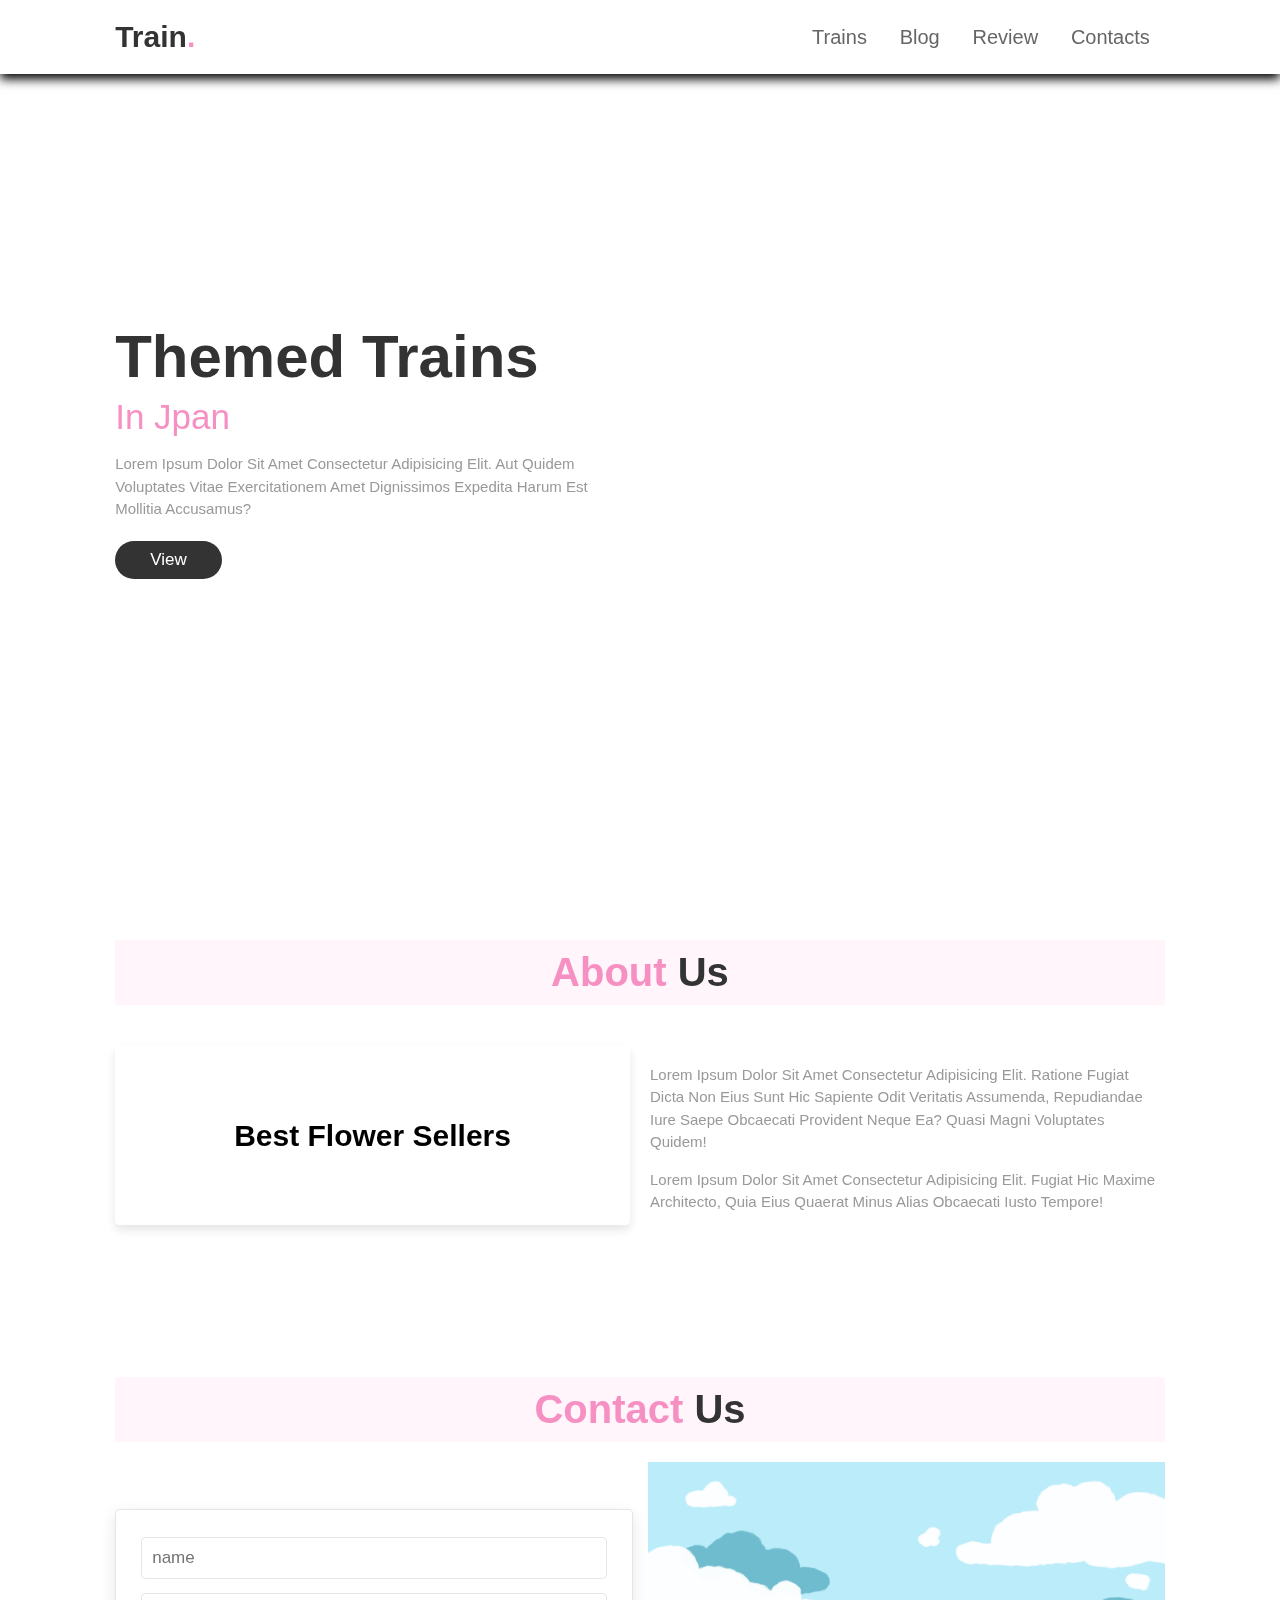
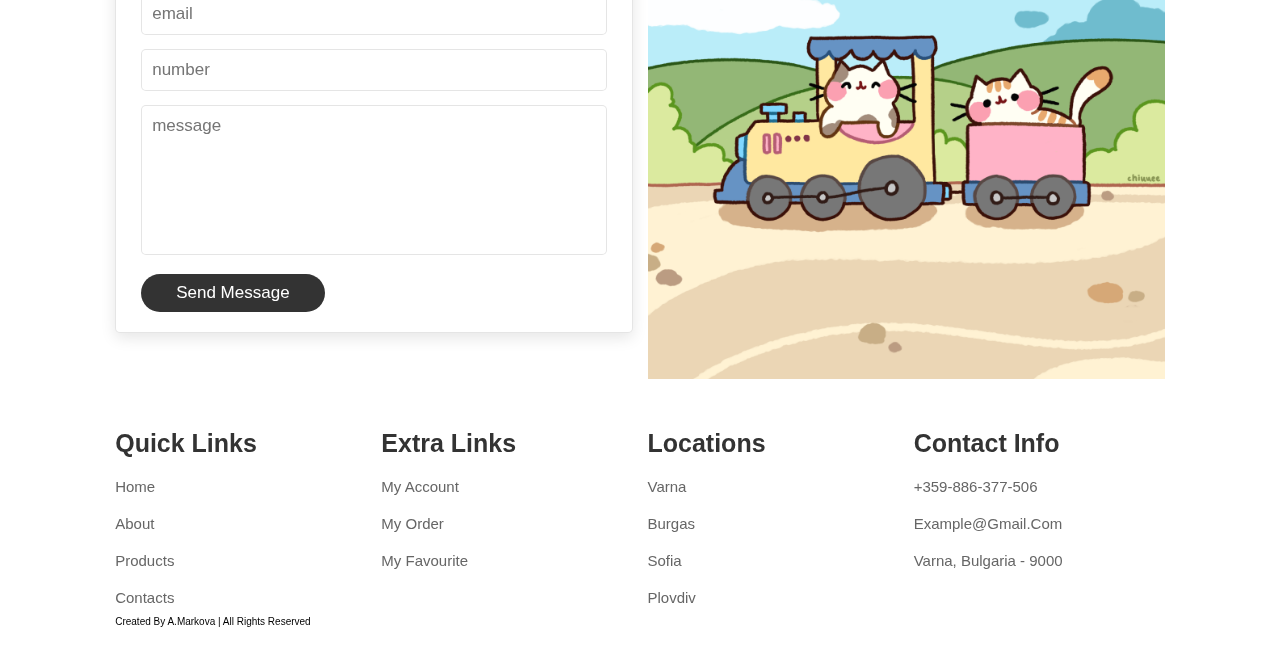
==== index.html @ 25938d35 "1" ====
<!DOCTYPE html>
<html lang="eng">

<head>
    <meta charset="UTF-8">
    <meta http-equiv="X-UA-Compatible" content="IE=edge">
    <meta name="viewport" content="width=device-width, initial-scale=1.0">
    <title>trains</title>

    <!--font link -->
    <link rel="stylesheet" href="https://cdnjs.cloudflare.com/ajax/libs/font-awesome/6.6.0/css/all.min.css">

    <!--css link-->
    <link rel="stylesheet" href="style.css">
</head>
<body>

<!--header start-->
<header>

<input type="checkbox" name="" id="toggler">
<label for="toggler" class="fa fa-bars"></label>

<a href="index.html" class="logo">Train<span>.</span></a>

<nav class="navbar">
    
    <a href="trains.html">Trains</a>
    <a href="blog.html">Blog</a>
    <a href="review.html">Review</a>
    <a href="contacts.html">Contacts</a>
</nav>



</header>
<!--header end-->

<!--home section start-->
<section class="home" id="home">

    <div class="content">
        <h3>Themed Trains</h3>
        <span>in Jpan</span>
        <p>Lorem ipsum dolor sit amet consectetur adipisicing elit. Aut quidem voluptates vitae exercitationem amet dignissimos expedita harum est mollitia accusamus?</p>
        <a href="trains.html" class="btn">view</a>
    </div>

</section>


<!--home section end-->


<!--about section start-->

    <section class="about" id="about">

        <h1 class="heading"><span> about </span> us </h1>

        <div class="row">
            <div class="video-container">
                <video src="pictures/1104861_1080p_Calm_1280x720.mp4" autoplay muted loop></video>
                <h3>best flower sellers</h3>
            </div>
            <div class="content">
                
                <p>Lorem ipsum dolor sit amet consectetur adipisicing elit. Ratione fugiat dicta non eius sunt hic sapiente odit veritatis assumenda, repudiandae iure saepe obcaecati provident neque ea? Quasi magni voluptates quidem!</p>
                <p>
                    Lorem ipsum dolor sit amet consectetur adipisicing elit. Fugiat hic maxime architecto, quia eius quaerat minus alias obcaecati iusto tempore!
                </p>
                
            </div>
        </div>

    </section>

<!--about section end-->

<!--icon section start-->

    <!-- <section class="icons-container">
        <div class="icons">
            <img src="pictures/icons8-trolley-64.png" alt="">
            <div class="info">
                <h3>free delivery</h3>
                <span>on all orders</span>
            </div>
        </div>

        <div class="icons">
            <img src="pictures/icons8-money-bag-64 (1).png" alt="">
            <div class="info">
                <h3>10 day returns</h3>
                <span>money guarantee</span>
            </div>
        </div>

        <div class="icons">
            <img src="pictures/icons8-gift-card-64.png" alt="">
            <div class="info">
                <h3>offer & gifts</h3>
                <span>on all orders</span>
            </div>
        </div>

        <div class="icons">
            <img src="pictures/icons8-credit-cards-64.png" alt="">
            <div class="info">
                <h3>secure payments</h3>
                <span>protected by paypall</span>
            </div>
        </div>
    </section> -->

<!--icon section end-->

<!--product section start-->

    <!-- <section class="products" id="products">
        <h1 class="heading"> latest <span>products</span> </h1>

        <div class="box-container">
            
            <div class="box">
                <span class="discount">-10%</span>
                <div class="image">
                    <img src="pictures/ff8b4188e297210466af204866393f33.jpg" alt="">
                    <div class="icons">
                        <a href="#" class="fas fa-heart"></a>
                        <a href="#" class="cart-btn">add to cart</a>
                        <a href="#" class="fas fa-share"></a>
                    </div>
                </div>
                <div class="content">
                    <h3>flower pot</h3>
                    <div class="prise"> $12.99 <span>$15.99</span></div>
                </div>
            </div>

            <div class="box">
                <span class="discount">-15%</span>
                <div class="image">
                    <img src="pictures/0b28d3116e439ccb402a255eb095f291.jpg" alt="">
                    <div class="icons">
                        <a href="#" class="fas fa-heart"></a>
                        <a href="#" class="cart-btn">add to cart</a>
                        <a href="#" class="fas fa-share"></a>
                    </div>
                </div>
                <div class="content">
                    <h3>flower pot</h3>
                    <div class="prise"> $12.99 <span>$15.99</span></div>
                </div>
            </div>

            <div class="box">
                <span class="discount">-5%</span>
                <div class="image">
                    <img src="pictures/2d7318265520c4dc11b00edea7e7a8c1.jpg" alt="">
                    <div class="icons">
                        <a href="#" class="fas fa-heart"></a>
                        <a href="#" class="cart-btn">add to cart</a>
                        <a href="#" class="fas fa-share"></a>
                    </div>
                </div>
                <div class="content">
                    <h3>flower pot</h3>
                    <div class="prise"> $12.99 <span>$15.99</span></div>
                </div>
            </div>

            <div class="box">
                <span class="discount">-20%</span>
                <div class="image">
                    <img src="pictures/3e44fe589d84965c3772fa978e9e4519.jpg" alt="">
                    <div class="icons">
                        <a href="#" class="fas fa-heart"></a>
                        <a href="#" class="cart-btn">add to cart</a>
                        <a href="#" class="fas fa-share"></a>
                    </div>
                </div>
                <div class="content">
                    <h3>flower pot</h3>
                    <div class="prise"> $12.99 <span>$15.99</span></div>
                </div>
            </div>

            <div class="box">
                <span class="discount">-17%</span>
                <div class="image">
                    <img src="pictures/7bb17d6d2329072e9acfb774732696e2.jpg" alt="">
                    <div class="icons">
                        <a href="#" class="fas fa-heart"></a>
                        <a href="#" class="cart-btn">add to cart</a>
                        <a href="#" class="fas fa-share"></a>
                    </div>
                </div>
                <div class="content">
                    <h3>flower pot</h3>
                    <div class="prise"> $12.99 <span>$15.99</span></div>
                </div>
            </div>

            <div class="box">
                <span class="discount">-3%</span>
                <div class="image">
                    <img src="pictures/11c2e03e77769b08f5ee8777f4bff417.jpg" alt="">
                    <div class="icons">
                        <a href="#" class="fas fa-heart"></a>
                        <a href="#" class="cart-btn">add to cart</a>
                        <a href="#" class="fas fa-share"></a>
                    </div>
                </div>
                <div class="content">
                    <h3>flower pot</h3>
                    <div class="prise"> $12.99 <span>$15.99</span></div>
                </div>
            </div>


            <div class="box">
                <span class="discount">-18%</span>
                <div class="image">
                    <img src="pictures/c92e8d3d409efed92ad1d2f3edb54252.jpg" alt="">
                    <div class="icons">
                        <a href="#" class="fas fa-heart"></a>
                        <a href="#" class="cart-btn">add to cart</a>
                        <a href="#" class="fas fa-share"></a>
                    </div>
                </div>
                <div class="content">
                    <h3>flower pot</h3>
                    <div class="prise"> $12.99 <span>$15.99</span></div>
                </div>
            </div>

            <div class="box">
                <span class="discount">-10%</span>
                <div class="image">
                    <img src="pictures/c92e8d3d409efed92ad1d2f3edb54252.jpg" alt="">
                    <div class="icons">
                        <a href="#" class="fas fa-heart"></a>
                        <a href="#" class="cart-btn">add to cart</a>
                        <a href="#" class="fas fa-share"></a>
                    </div>
                </div>
                <div class="content">
                    <h3>flower pot</h3>
                    <div class="prise"> $12.99 <span>$15.99</span></div>
                </div>
            </div>

        </div>

    </section> -->

<!--product section end-->

<!--review section-->
<!--murzi me-->

<!--contact section starts-->

<section class="contact" id="contact">

    <h1 class="heading"> <span> contact </span> us </h1>

    <div class="row">

        <form action="">
            <input type="text" placeholder="name" class="box">
            <input type="email" placeholder="email" class="box">
            <input type="number" placeholder="number" class="box">
            <textarea name="" class="box" placeholder="message" id=""></textarea>
            <input type="submit" value="send message" class="btn">           
        </form>

            <div class="image">
                <img src="pictures/tumblr_a1e219147e14d8cc840f6d0550ac4225_0da1df2f_1280.png" alt="">
            </div>

    </div>

</section>

<!--contact section ends-->

<!--footer section start-->

    <section class="footer">

        <div class="box-container">

            <div class="box">
                <h3>quick links</h3>
                <a href="#">home</a>
                <a href="#">about</a>
                <a href="#">products</a>
                <a href="#">contacts</a>
            </div>

            <div class="box">
                <h3>extra links</h3>
                <a href="#">my account</a>
                <a href="#">my order</a>
                <a href="#">my favourite</a>
            </div>

            <div class="box">
                <h3>locations</h3>
                <a href="#">Varna</a>
                <a href="#">Burgas</a>
                <a href="#">Sofia</a>
                <a href="#">Plovdiv</a>
            </div>

            <div class="box">
                <h3>contact info</h3>
                <a href="#">+359-886-377-506</a>
                <a href="#">example@gmail.com</a>
                <a href="#">Varna, Bulgaria - 9000</a>
            </div>

        </div>

        <div class="cerdit">created by A.Markova <span>| all rights reserved</span></div>

    </section>

<!--footer section end-->



</body>

</html>
---- style.css ----
:root{
    --pink:#f790c2; 
}


*{
    margin: 0; padding: 0;
    box-sizing: border-box;
    font-family: Verdana, Geneva, Tahoma, sans-serif;
    outline: none; border: none;
    text-decoration: none;
    text-transform: capitalize;
    transition: .2s linear; 
}

html{
    font-size: 62.5%;
    scroll-behavior: smooth;
    scroll-padding-top: 6rem;
    overflow-x: hidden;

}


section{
    padding: 2rem 9%;
}

.heading{
    text-align: center;
    font-size: 4rem;
    color: #333;
    padding: 1rem;
    margin: 2rem 0;
    background: rgba(255, 51, 153, .05);
}


.heading span{
    color: var(--pink);
}

.btn{
    display: inline-block;
    margin-top: 1rem;
    border-radius: 5rem;
    background: #333;
    color: #fff;
    padding: .9rem 3.5rem;
    cursor: pointer;
    font-size: 1.7rem;
}

.btn:hover{
    background: var(--pink);
}


header{
    position: fixed;
    top: 0; left: 0; right: 0;
    background:#fff;
    padding: 2rem 9%;
    display: flex;
    align-items: center;
    justify-content: space-between;
    z-index: 1000;
    box-shadow: 0 .5rem 1rem rgba(0,0,0,1);
    
}

header .logo{
    font-size: 3rem;
    color: #333;
    font-weight: bolder;
}

header .logo span{
    color: var(--pink);

}

header .navbar a{
    font-size: 2rem;
    padding: 0 1.5rem;
    color: #666;

}

header .navbar a:hover{
    color: var(--pink);

}

header .icons a{
    font-size: 2.5rem;
    color: #333;
    margin-left: 1.5rem;

}

header .icon a:hover{
    color: var(--pink);
}

header #toggler{
    display: none;
}

header .fa-bars{
    font-size: 3rem;
    color: #333;
    border-radius: .5rem;
    padding: .5rem 1,5rem;
    cursor: pointer;
    border: .1rem solid rgba(0,0,0,.3);
    display: none;
}


.home{
    display: flex;
    align-items: center;
    min-height: 100vh;
    background: url(pictures/tulips-bouquet-gift.jpg) no-repeat;
    background-size: cover;
    background-position: center;

}

.home .content{
    max-width: 50rem;
}

.home .content h3{
    font-size: 6rem;
    color: #333;
}

.home .content span{
    font-size: 3.5rem;
    color: var(--pink);
    padding: 1rem 0;
    line-height: 1.5;
}

.home .content p{
    font-size: 1.5rem;
    color: #999;
    padding: 1rem 0;
    line-height: 1.5;
}

.about .row{
    display: flex;
    align-items: center;
    gap: 2rem;
    flex-wrap: wrap;
    padding: 2rem 0;
    padding-bottom: 3rem;

}

.about .row .video-container{
    flex: 1 1 40rem;
    position: relative;
}

.about .row .video-container video{
    width: 100%;
    border: 1.5rem solid #fff;
    border-radius: 	.5rem;
    box-shadow: 0 .5rem 1rem rgba(0,0,0,.1);
    height: 100%;
    object-fit: cover;

}

.about .row .video-container h3{
    position: absolute;
    top: 50%; transform: translateY(-50%);
    font-size: 3rem;
    background: #fff;
    width:100%;
    padding:1rem 2rem;
    text-align: center;
    mix-blend-mode: screen;
}

.about .row .content{
    flex: 1 1 40rem;
}

.about .row .content h3{
    font-size: 3rem;
    color: #333;
}

.about .row .content p{
    font-size: 1.5rem;
    color: #999;
    padding: .5rem 0;
    padding-top: 1rem;
    line-height: 1.5;
}

.icons-container{
    background:#eee;
    display: flex;
    flex-wrap: wrap;
    gap: 1.5rem;
    padding-top: 5rem;
    padding-bottom: 5rem;
}

.icons-container .icons{
    background: #fff;
    border: .1rem solid rgba(0,0,0,.1);
    padding: 2rem;
    display: flex;
    align-items: center;
    flex: 1 1 25rem;
}

.icons-container .icon img{
    height: 5rem;
    margin-right: 2rem;
}

.icons-container .icon h3{
    color: #333;
    padding-bottom: .5rem;
    font-size: 1.5rem;
}

.icons-container .icon span{
    color: #555;
    font-size: 1.3rem;
}

.products .heading{
    padding-top: 8rem;
}
.products .box-container{
    display: flex;
    flex-wrap: wrap;
    gap: 1.5rem;
    
}

.products .box-container .box{
    flex: 1 1 30rem;
    box-shadow: 0 .5rem 1.5rem rgba(0,0,0,.1);
    border-radius: .5rem;
    border: .1rem solid rgba(0,0,0,.1);
    position: relative; 
}

.products .box-container .box .discount{
    position:absolute;
    top:1rem; left:1rem;
    padding:.7rem 1rem;
    font-size: 2rem;
    color: var(--pink);
    background: rgba(255, 51, 153,.05);
    z-index: 1;
    border-radius: .5rem;
}

.products .box-container .box .image{
    position: relative;
    text-align: center;
    padding-top: 2rem;
    overflow: hidden;

}

.products .box-container .box .image img{
    height: 25rem;    
}

.products .box-container .box:hover .image img{
    transform: scale(1.1);   
}

.products .box-container .box .image .icons{
    position: absolute;
    bottom:-7rem; left:0; right:0;
    display: flex;
}

.products .box-container .box:hover .image .icons{
    bottom: 0;
}

.products .box-container .box:hover .image .icons a{
    height: 5rem;
    line-height: 5rem;
    font-size: 2rem;
    width: 50%;
    background: var(--pink);
    color: #fff;

}

.products .box-container .box:hover .image .icons .cart-btn{
    border-left: .1rem solid #fff7;
    border-right: .1rem solid #fff7;
    width: 100%;
}

.products .box-container .box:hover .image .icons a:hover{
    background:#333;
}

.products .box-container .box .content{
    padding:2rem;
    text-align: center;

}

.products .box-container .box .content h3{
    font-size: 2.5rem;
    color: #333;
}

.products .box-container .box .content .prise{
    font-size: 2.5rem;
    color: var(--pink);
    font-weight: bolder;
    padding-top: 1rem;
}

.products .box-container .box .content .prise span{
    font-size: 1.5rem;
    color: #999;
    font-weight: lighter;
    text-decoration: line-through;
}

.contact .heading{
    margin-top: 8rem;
}

.contact .row{
    display: flex;
    flex-wrap: wrap-reverse;
    gap: 1.5rem;
    align-items: center;
}

.contact .row form{
    flex: 1 1 40rem;
    padding: 2rem 2.5rem;
    box-shadow: 0 .5rem 1.5rem  rgba(0,0,0,.1);
    border: .1rem solid rgba(0,0,0,.1);
    background: #fff;
    border-radius: .5rem;
}

.contact .row .image{
    flex: 1 1 40rem;
}

.contact .row .image img{
    width: 100%; 
}

.contact .row form .box{
    padding: 1rem;
    font-size: 1.7rem;
    color: #333;
    text-transform: none;
    border: .1rem solid rgba(0,0,0,.1);
    border-radius: .5rem;
    margin: .7rem 0;
    width: 100%;
}

.contact .row form .box:focus{
    border-color:  var(--pink);
}

.contact .row form textarea{
    height: 15rem;
    resize: none;
}

.footer .box-container{
    display: flex;
    flex-wrap: wrap;
    gap: 1.5rem;

}

.footer .box-container .box{
    flex: 1 1 25rem;   
}

.footer .box-container .box h3{
    color: #333;
    font-size: 2.5rem;   
    padding: 1rem 0;
}

.footer .box-container .box a{
    display: block;
    color: #666;
    font-size: 1.5rem;   
    padding: 1rem 0;
}

.footer .box-container .box a:hover{
    color: var(--pink);
    text-decoration: underline;
}

.footer .credit{
    text-align: center;
    padding: 1.5rem;
    margin-top: 1.5rem;
    padding-top: 2.5rem;
    font-size: 2rem;
    color: #333;
    border-top: .1rem solid rbga(0,0,0,.1);
}

.footer .credit span{
    color: var(--pink);
}



/*hellokittyshinkansen*/
.hk{
    display: flex;
    align-items: center;
    min-height: 100vh;
    background: url(pictures/180630_キティ新幹線2（新倉敷）2400x1600-1.jpg) no-repeat;
    background-size: cover;
    background-position: center;

}

.hk .content{
    background-color: #ffffffa6;
    padding: 2rem;
    border-radius: 2rem ;
    max-width: 50rem;
}

.hk .content h3{
    font-size: 6rem;
    color: #333;
}

.hk .content span{
    font-size: 3.5rem;
    color: var(--pink);
    padding: 1rem 0;
    line-height: 1.5;
}

.hk .content p{
    font-size: 1.8rem;
    color: #333;
    padding: 1rem 0;
    line-height: 1.5;
}

/*about trains*/

.trains .row{
    display: flex;
    align-items: center;
    gap: 2rem;
    flex-wrap: wrap;
    padding: 2rem 0;
    padding-bottom: 3rem;

}

.trains .row .slideshow-container{
    flex: 1 1 40rem;
    position: relative;
}






.trains .row .content{
    flex: 1 1 40rem;
}

.trains .row .content h3{
    font-size: 3rem;
    color: #333;
}

.trains .row .content p{
    font-size: 1.5rem;
    color: #999;
    padding: .5rem 0;
    padding-top: 1rem;
    line-height: 1.5;
}



* {box-sizing: border-box}
.mySlides1, .mySlides2, .mySlides3 {display: none}
img {vertical-align: middle;}

/* Slideshow container */
.slideshow-container {
    max-width: 1000px;
    position: relative;
    margin: auto;
  }
  
  
  
  /* Next & previous buttons */
  .prev, .next {
    cursor: pointer;
    position: absolute;
    top: 50%;
    width: auto;
    margin-top: -3.1rem;
    padding: 2rem;
    color:#333;
    font-weight: bold;
    font-size: 1.8rem;
    transition: 0.6s ease;
    border-radius: 0 0.3rem 0.3rem 0;
    user-select: none;
  }
  
  /* Position the "next button" to the right */
  .next {
    right: 0;
    border-radius: 0.3rem 0 0 0.3rem;
  }
  
  /* On hover, add a black background color with a little bit see-through */
  .prev:hover, .next:hover {
    background-color: var(--pink);
  }
  
  /* Caption text */
  .text {
    position: absolute;
    top: 50%; transform: translateY(-50%);
    font-size: 3rem;
    background: #ffffffbe;
    width:100%;
    padding:1rem 2rem;
    text-align: center;
    mix-blend-mode: screen;
  }

  /*.text1 {
    flex: 1 1 40rem;
    color: #f2f2f2;
    font-size: 15px;
    padding: 8px 12px;
    position: absolute;
    bottom: 8px;
    width: 100%;
    text-align: center;
  }*/

  /* Number text (1/3 etc) */
  .numbertext {
    color: #f2f2f2;
    font-size: 1.2rem;
    padding: 0.8rem 1.2rem;
    position: absolute;
    top: 0;
    background-color: var(--pink);
    border-radius: 0 0.5rem 0.5rem 0;
  }
  

  
  /* Fading animation */
  .fade {
    animation-name: fade;
    animation-duration: 1.5s;
  }
  
  @keyframes fade {
    from {opacity: .4}
    to {opacity: 1}
  }

























/*media queries*/
@media (max-width:991px){
    
    html{
        font-size: 55%;
           
    }

    header{
        padding: 2rem;
    }

    section{
        padding: 2rem;
    }
    .home{
        background-position:left;
    }
}

@media (max-width:768px){

    header .fa-bars{
        display: block;
    }

    header .navbar{
        position: absolute;
        top: 100%; left: 0; right: 0;
        background: #eee;
        border-top: .1rem solid rgba(0,0,0,.1);
        clip-path: polygon(0 0, 100% 0, 100% 0, 0 0);
    }

    header #toggler:checked ~ .navbar{
        clip-path: polygon(0 0, 100% 0, 100% 100%, 0 100%);
    }

    header .navbar a{
        margin: 1.5rem;
        padding: 1.5rem;
        background: #fff;
        border: .1rem solid rgba(0,0,0,.1);
        display: block;
    }

    .home .content h3{
        font-size: 5rem;
    }

    .home .content span{
        font-size: 2.5rem;
    }

    .icons-container .icon h3{
        font-size: 2rem;
    }
    
    .icons-container .icon span{
        font-size: 1.7rem;
    }

}

@media (max-width:450px){
    
    html{
        font-size: 50%;
           
    }

    .heading{
        font-size: 3rem;
        
    }

}
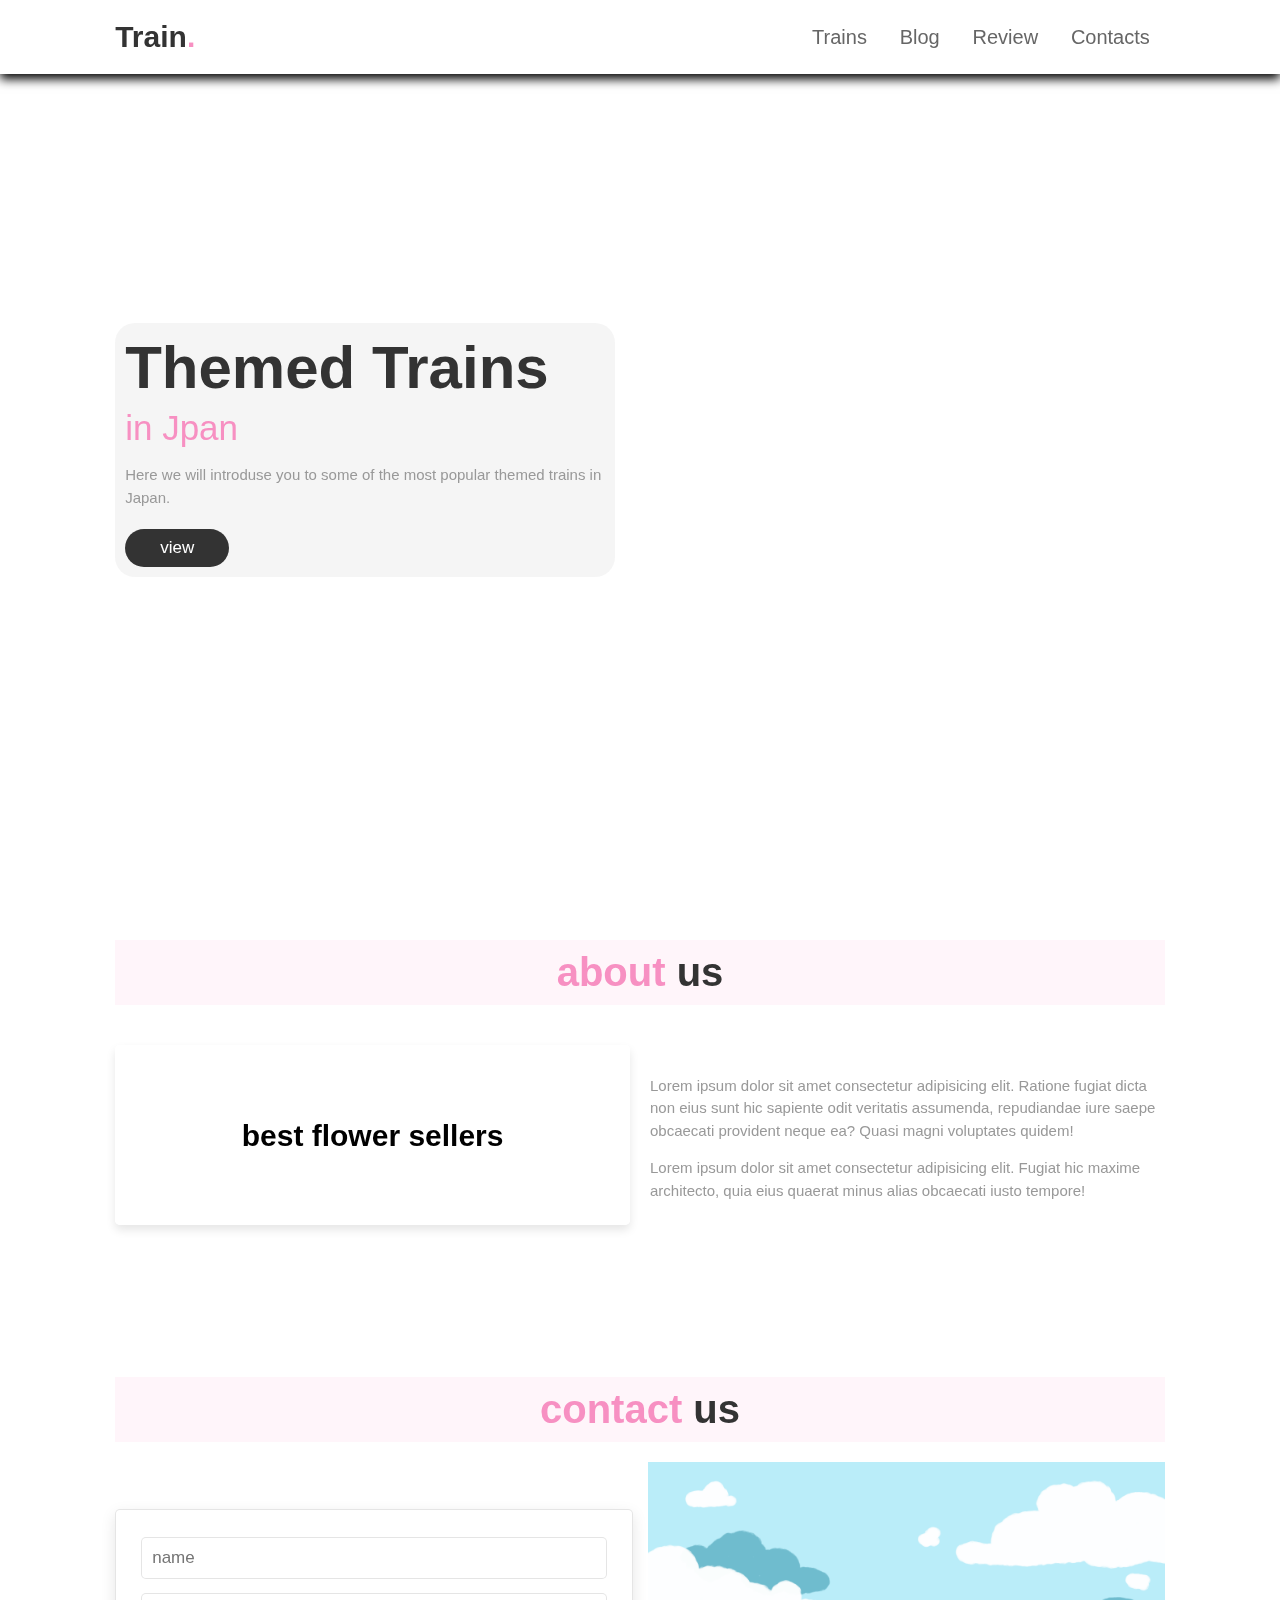
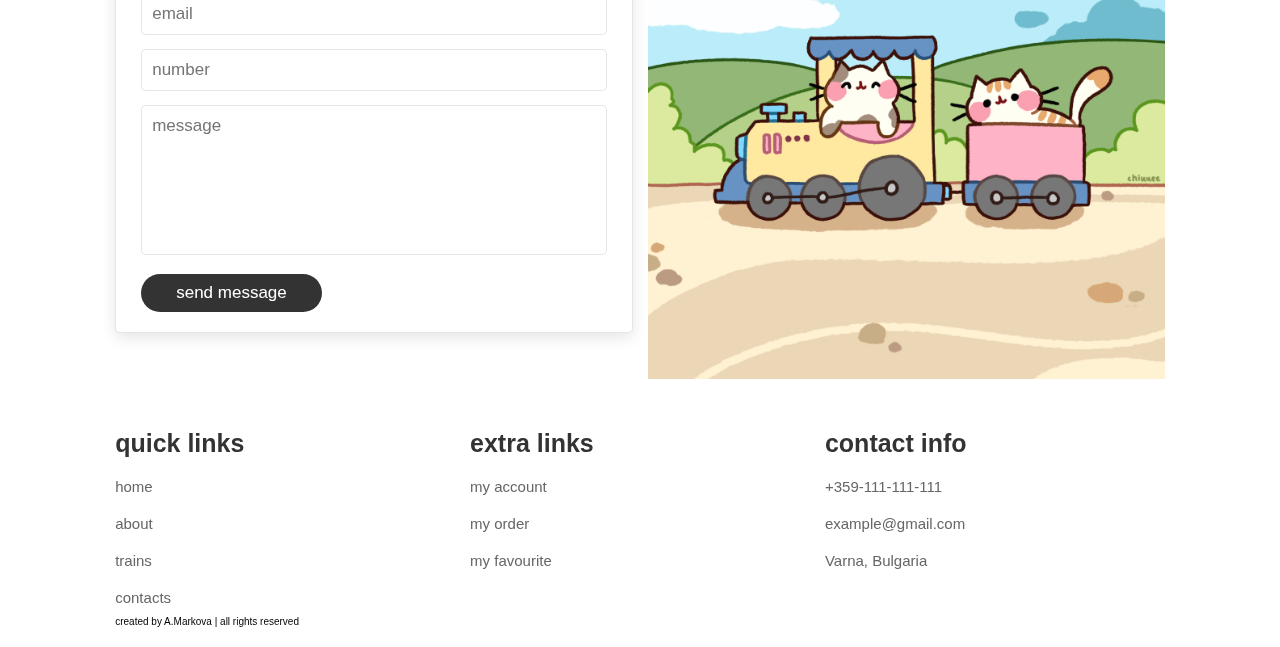
==== commit 37ddd216: "2" ====
--- a/index.html
+++ b/index.html
@@ -42,7 +42,7 @@
     <div class="content">
         <h3>Themed Trains</h3>
         <span>in Jpan</span>
-        <p>Lorem ipsum dolor sit amet consectetur adipisicing elit. Aut quidem voluptates vitae exercitationem amet dignissimos expedita harum est mollitia accusamus?</p>
+        <p>Here we will introduse you to some of the most popular themed trains in Japan. </p>
         <a href="trains.html" class="btn">view</a>
     </div>
 
@@ -76,189 +76,6 @@
     </section>
 
 <!--about section end-->
-
-<!--icon section start-->
-
-    <!-- <section class="icons-container">
-        <div class="icons">
-            <img src="pictures/icons8-trolley-64.png" alt="">
-            <div class="info">
-                <h3>free delivery</h3>
-                <span>on all orders</span>
-            </div>
-        </div>
-
-        <div class="icons">
-            <img src="pictures/icons8-money-bag-64 (1).png" alt="">
-            <div class="info">
-                <h3>10 day returns</h3>
-                <span>money guarantee</span>
-            </div>
-        </div>
-
-        <div class="icons">
-            <img src="pictures/icons8-gift-card-64.png" alt="">
-            <div class="info">
-                <h3>offer & gifts</h3>
-                <span>on all orders</span>
-            </div>
-        </div>
-
-        <div class="icons">
-            <img src="pictures/icons8-credit-cards-64.png" alt="">
-            <div class="info">
-                <h3>secure payments</h3>
-                <span>protected by paypall</span>
-            </div>
-        </div>
-    </section> -->
-
-<!--icon section end-->
-
-<!--product section start-->
-
-    <!-- <section class="products" id="products">
-        <h1 class="heading"> latest <span>products</span> </h1>
-
-        <div class="box-container">
-            
-            <div class="box">
-                <span class="discount">-10%</span>
-                <div class="image">
-                    <img src="pictures/ff8b4188e297210466af204866393f33.jpg" alt="">
-                    <div class="icons">
-                        <a href="#" class="fas fa-heart"></a>
-                        <a href="#" class="cart-btn">add to cart</a>
-                        <a href="#" class="fas fa-share"></a>
-                    </div>
-                </div>
-                <div class="content">
-                    <h3>flower pot</h3>
-                    <div class="prise"> $12.99 <span>$15.99</span></div>
-                </div>
-            </div>
-
-            <div class="box">
-                <span class="discount">-15%</span>
-                <div class="image">
-                    <img src="pictures/0b28d3116e439ccb402a255eb095f291.jpg" alt="">
-                    <div class="icons">
-                        <a href="#" class="fas fa-heart"></a>
-                        <a href="#" class="cart-btn">add to cart</a>
-                        <a href="#" class="fas fa-share"></a>
-                    </div>
-                </div>
-                <div class="content">
-                    <h3>flower pot</h3>
-                    <div class="prise"> $12.99 <span>$15.99</span></div>
-                </div>
-            </div>
-
-            <div class="box">
-                <span class="discount">-5%</span>
-                <div class="image">
-                    <img src="pictures/2d7318265520c4dc11b00edea7e7a8c1.jpg" alt="">
-                    <div class="icons">
-                        <a href="#" class="fas fa-heart"></a>
-                        <a href="#" class="cart-btn">add to cart</a>
-                        <a href="#" class="fas fa-share"></a>
-                    </div>
-                </div>
-                <div class="content">
-                    <h3>flower pot</h3>
-                    <div class="prise"> $12.99 <span>$15.99</span></div>
-                </div>
-            </div>
-
-            <div class="box">
-                <span class="discount">-20%</span>
-                <div class="image">
-                    <img src="pictures/3e44fe589d84965c3772fa978e9e4519.jpg" alt="">
-                    <div class="icons">
-                        <a href="#" class="fas fa-heart"></a>
-                        <a href="#" class="cart-btn">add to cart</a>
-                        <a href="#" class="fas fa-share"></a>
-                    </div>
-                </div>
-                <div class="content">
-                    <h3>flower pot</h3>
-                    <div class="prise"> $12.99 <span>$15.99</span></div>
-                </div>
-            </div>
-
-            <div class="box">
-                <span class="discount">-17%</span>
-                <div class="image">
-                    <img src="pictures/7bb17d6d2329072e9acfb774732696e2.jpg" alt="">
-                    <div class="icons">
-                        <a href="#" class="fas fa-heart"></a>
-                        <a href="#" class="cart-btn">add to cart</a>
-                        <a href="#" class="fas fa-share"></a>
-                    </div>
-                </div>
-                <div class="content">
-                    <h3>flower pot</h3>
-                    <div class="prise"> $12.99 <span>$15.99</span></div>
-                </div>
-            </div>
-
-            <div class="box">
-                <span class="discount">-3%</span>
-                <div class="image">
-                    <img src="pictures/11c2e03e77769b08f5ee8777f4bff417.jpg" alt="">
-                    <div class="icons">
-                        <a href="#" class="fas fa-heart"></a>
-                        <a href="#" class="cart-btn">add to cart</a>
-                        <a href="#" class="fas fa-share"></a>
-                    </div>
-                </div>
-                <div class="content">
-                    <h3>flower pot</h3>
-                    <div class="prise"> $12.99 <span>$15.99</span></div>
-                </div>
-            </div>
-
-
-            <div class="box">
-                <span class="discount">-18%</span>
-                <div class="image">
-                    <img src="pictures/c92e8d3d409efed92ad1d2f3edb54252.jpg" alt="">
-                    <div class="icons">
-                        <a href="#" class="fas fa-heart"></a>
-                        <a href="#" class="cart-btn">add to cart</a>
-                        <a href="#" class="fas fa-share"></a>
-                    </div>
-                </div>
-                <div class="content">
-                    <h3>flower pot</h3>
-                    <div class="prise"> $12.99 <span>$15.99</span></div>
-                </div>
-            </div>
-
-            <div class="box">
-                <span class="discount">-10%</span>
-                <div class="image">
-                    <img src="pictures/c92e8d3d409efed92ad1d2f3edb54252.jpg" alt="">
-                    <div class="icons">
-                        <a href="#" class="fas fa-heart"></a>
-                        <a href="#" class="cart-btn">add to cart</a>
-                        <a href="#" class="fas fa-share"></a>
-                    </div>
-                </div>
-                <div class="content">
-                    <h3>flower pot</h3>
-                    <div class="prise"> $12.99 <span>$15.99</span></div>
-                </div>
-            </div>
-
-        </div>
-
-    </section> -->
-
-<!--product section end-->
-
-<!--review section-->
-<!--murzi me-->
 
 <!--contact section starts-->
 
@@ -296,8 +113,8 @@
                 <h3>quick links</h3>
                 <a href="#">home</a>
                 <a href="#">about</a>
-                <a href="#">products</a>
-                <a href="#">contacts</a>
+                <a href="trains.html">trains</a>
+                <a href="contacts.html">contacts</a>
             </div>
 
             <div class="box">
@@ -308,18 +125,10 @@
             </div>
 
             <div class="box">
-                <h3>locations</h3>
-                <a href="#">Varna</a>
-                <a href="#">Burgas</a>
-                <a href="#">Sofia</a>
-                <a href="#">Plovdiv</a>
-            </div>
-
-            <div class="box">
                 <h3>contact info</h3>
-                <a href="#">+359-886-377-506</a>
+                <a href="#">+359-111-111-111</a>
                 <a href="#">example@gmail.com</a>
-                <a href="#">Varna, Bulgaria - 9000</a>
+                <a href="#">Varna, Bulgaria</a>
             </div>
 
         </div>
--- a/style.css
+++ b/style.css
@@ -1,6 +1,10 @@
 :root{
     --pink:#f790c2; 
 }
+::selection {
+    background: #ffbcdc;
+    color: #333;
+  }
 
 
 *{
@@ -9,7 +13,6 @@
     font-family: Verdana, Geneva, Tahoma, sans-serif;
     outline: none; border: none;
     text-decoration: none;
-    text-transform: capitalize;
     transition: .2s linear; 
 }
 
@@ -130,6 +133,9 @@
 
 .home .content{
     max-width: 50rem;
+    background-color:#f2f2f2c7;
+    padding: 1rem;
+    border-radius: 2rem;
 }
 
 .home .content h3{
@@ -467,6 +473,44 @@
     padding: 1rem 0;
     line-height: 1.5;
 }
+
+/*sanrioPularoidExpress*/
+.snr{
+    display: flex;
+    align-items: center;
+    min-height: 100vh;
+    background: url(pictures/88b0352714713daf9555374ab0ae0681.jpg) no-repeat;
+    background-size: cover;
+    background-position: center;
+
+}
+
+.snr .content{
+    background-color: #ffffffa6;
+    padding: 2rem;
+    border-radius: 2rem ;
+    max-width: 50rem;
+}
+
+.snr .content h3{
+    font-size: 6rem;
+    color: #333;
+}
+
+.snr .content span{
+    font-size: 3.5rem;
+    color: var(--pink);
+    padding: 1rem 0;
+    line-height: 1.5;
+}
+
+.snr .content p{
+    font-size: 1.8rem;
+    color: #333;
+    padding: 1rem 0;
+    line-height: 1.5;
+}
+
 
 /*about trains*/
 
@@ -552,9 +596,9 @@
   /* Caption text */
   .text {
     position: absolute;
-    top: 50%; transform: translateY(-50%);
+    top: 80%; transform: translateY(-50%);
     font-size: 3rem;
-    background: #ffffffbe;
+    background: #ffffffa9;
     width:100%;
     padding:1rem 2rem;
     text-align: center;
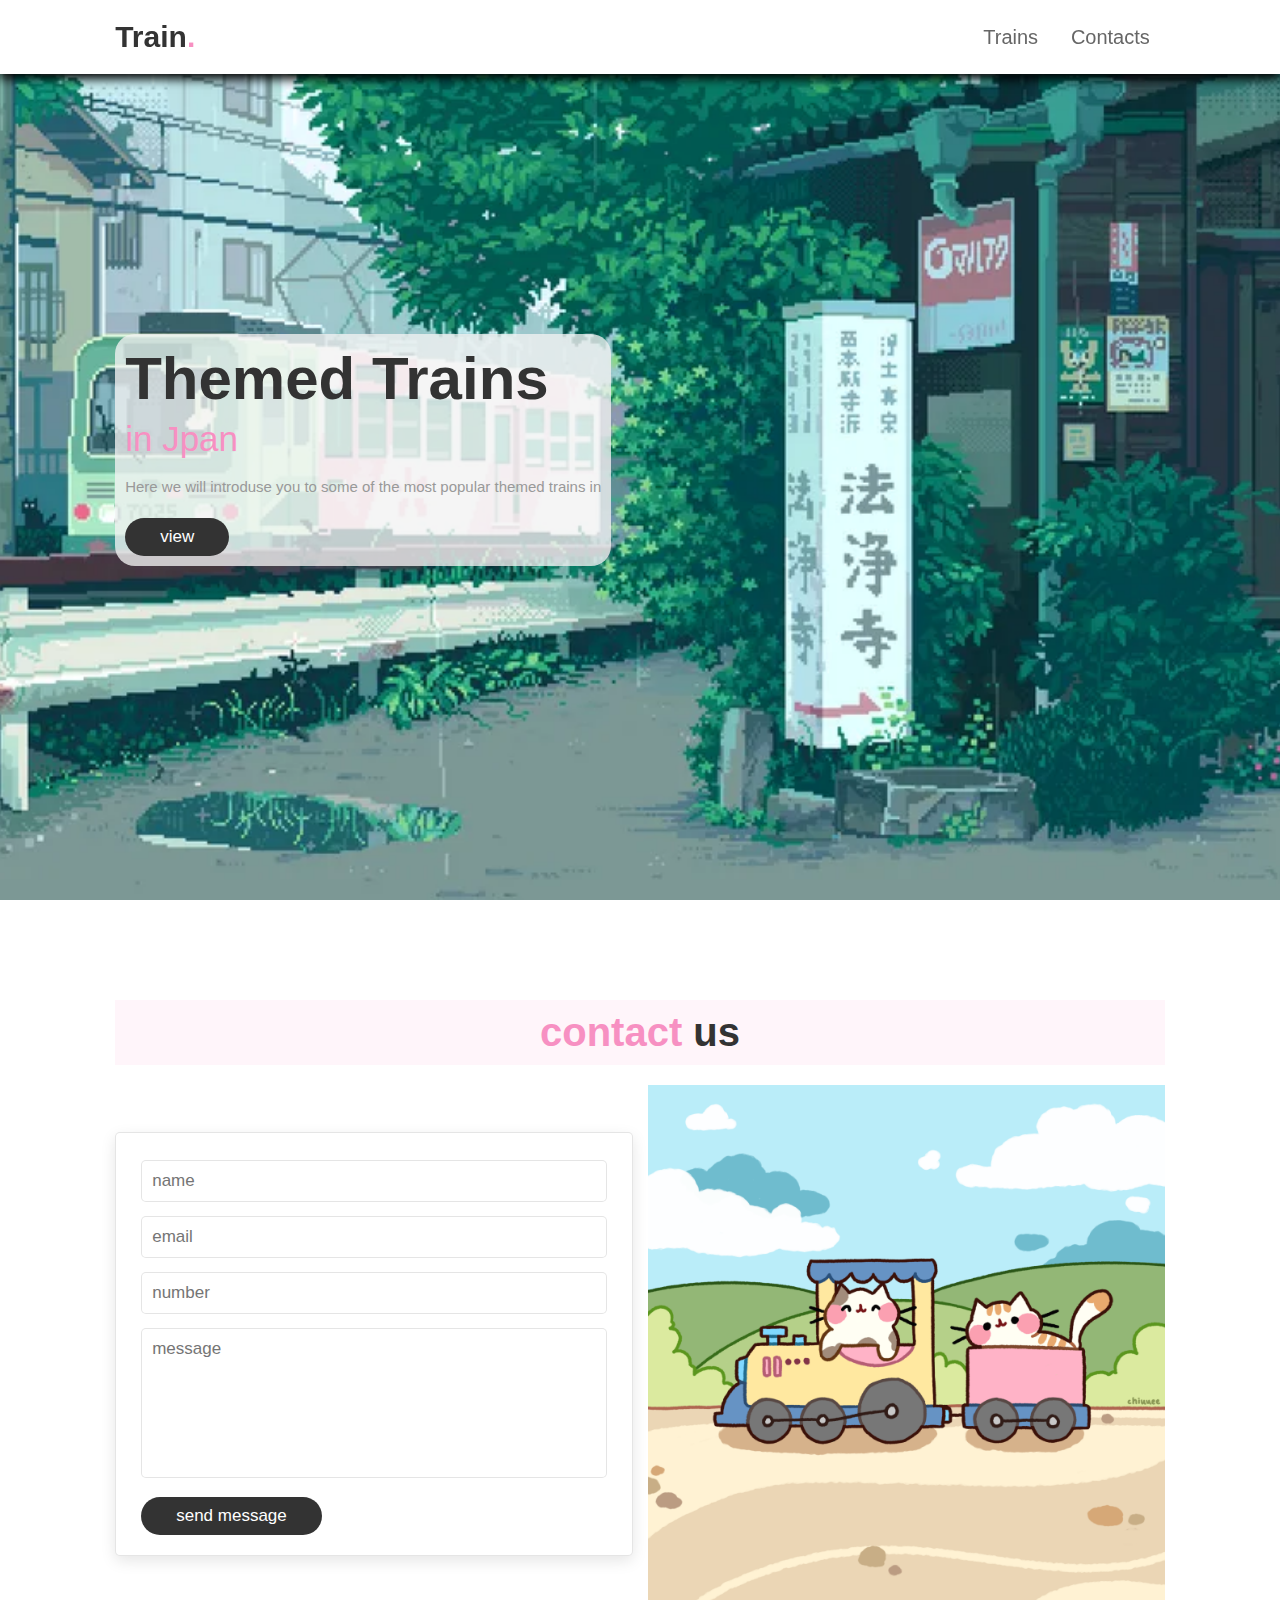
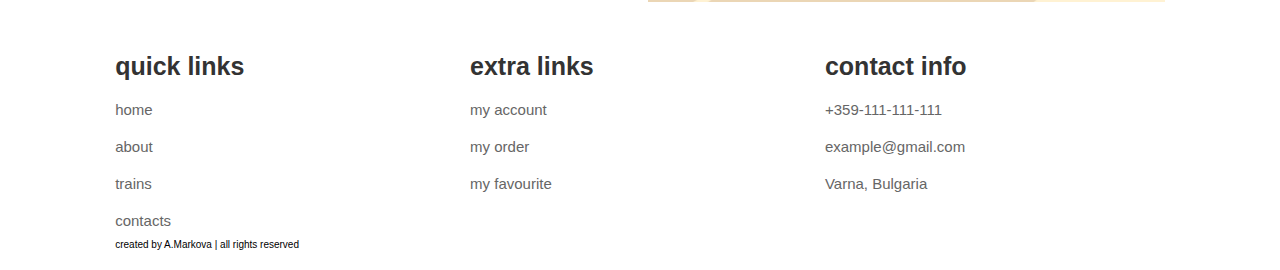
==== commit a7d45fce: "4" ====
--- a/index.html
+++ b/index.html
@@ -26,8 +26,6 @@
 <nav class="navbar">
     
     <a href="trains.html">Trains</a>
-    <a href="blog.html">Blog</a>
-    <a href="review.html">Review</a>
     <a href="contacts.html">Contacts</a>
 </nav>
 
@@ -42,7 +40,7 @@
     <div class="content">
         <h3>Themed Trains</h3>
         <span>in Jpan</span>
-        <p>Here we will introduse you to some of the most popular themed trains in Japan. </p>
+        <p>Here we will introduse you to some of the most popular themed trains in </p>
         <a href="trains.html" class="btn">view</a>
     </div>
 
@@ -54,7 +52,7 @@
 
 <!--about section start-->
 
-    <section class="about" id="about">
+    <!-- <section class="about" id="about">
 
         <h1 class="heading"><span> about </span> us </h1>
 
@@ -73,7 +71,7 @@
             </div>
         </div>
 
-    </section>
+    </section> -->
 
 <!--about section end-->
 
--- a/style.css
+++ b/style.css
@@ -5,6 +5,21 @@
     background: #ffbcdc;
     color: #333;
   }
+
+  body::-webkit-scrollbar {
+    width: 1.2rem;               
+  }
+  
+  body::-webkit-scrollbar-track {
+    background:#eeeeeec4 ;        
+  }
+  
+  body::-webkit-scrollbar-thumb {
+    background-color: var(--pink);    
+    border-radius: 10rem;       
+    border: 3px solid #eeeeeeb6
+  }
+
 
 
 *{
@@ -125,7 +140,7 @@
     display: flex;
     align-items: center;
     min-height: 100vh;
-    background: url(pictures/tulips-bouquet-gift.jpg) no-repeat;
+    background: url(pictures/cute-pixel-desktop-w8frus6fn27wpbn1.jpg) no-repeat;
     background-size: cover;
     background-position: center;
 
@@ -437,6 +452,31 @@
 
 
 
+
+#myBtn {
+    position: fixed; 
+    bottom: 20px; 
+    right: 30px;
+    z-index: 99;
+    background-color:var(--pink); 
+    color: #eee; 
+    cursor: pointer; 
+    padding: 1.5rem; 
+    border-radius: 5rem; 
+    font-size: 2rem; 
+  }
+  
+  #myBtn:hover {
+    background-color: #333; 
+  }
+
+
+
+
+
+
+
+
 /*hellokittyshinkansen*/
 .hk{
     display: flex;
@@ -511,6 +551,78 @@
     line-height: 1.5;
 }
 
+/*Kitty train*/
+.tama{
+    display: flex;
+    align-items: center;
+    min-height: 100vh;
+    background: url(pictures/tama.jpg) no-repeat;
+    background-size: cover;
+    background-position: center;
+
+}
+
+.tama .content{
+    background-color: #ffffffa6;
+    padding: 2rem;
+    border-radius: 2rem ;
+    max-width: 50rem;
+}
+
+.tama .content h3{
+    font-size: 6rem;
+    color: #333;
+}
+
+.tama .content span{
+    font-size: 3.5rem;
+    color: var(--pink);
+    padding: 1rem 0;
+    line-height: 1.5;
+}
+
+.tama .content p{
+    font-size: 1.8rem;
+    color: #333;
+    padding: 1rem 0;
+    line-height: 1.5;
+}
+/*pokemon*/
+.poke{
+    display: flex;
+    align-items: center;
+    min-height: 100vh;
+    background: url(pictures/poke.PNG) no-repeat;
+    background-size: cover;
+    background-position: center;
+
+}
+
+.poke .content{
+    background-color: #ffffffa6;
+    padding: 2rem;
+    border-radius: 2rem ;
+    max-width: 50rem;
+}
+
+.poke .content h3{
+    font-size: 6rem;
+    color: #333;
+}
+
+.poke .content span{
+    font-size: 3.5rem;
+    color: var(--pink);
+    padding: 1rem 0;
+    line-height: 1.5;
+}
+
+.poke .content p{
+    font-size: 1.8rem;
+    color: #333;
+    padding: 1rem 0;
+    line-height: 1.5;
+}
 
 /*about trains*/
 
@@ -528,11 +640,6 @@
     flex: 1 1 40rem;
     position: relative;
 }
-
-
-
-
-
 
 .trains .row .content{
     flex: 1 1 40rem;
@@ -605,16 +712,6 @@
     mix-blend-mode: screen;
   }
 
-  /*.text1 {
-    flex: 1 1 40rem;
-    color: #f2f2f2;
-    font-size: 15px;
-    padding: 8px 12px;
-    position: absolute;
-    bottom: 8px;
-    width: 100%;
-    text-align: center;
-  }*/
 
   /* Number text (1/3 etc) */
   .numbertext {
@@ -643,7 +740,14 @@
 
 
 
-
+.maps{
+    position: relative;
+    background-color: var(--pink);
+    padding: 0.4rem;
+    border-radius: 2rem;
+    align-items: center;
+    
+}
 
 
 
